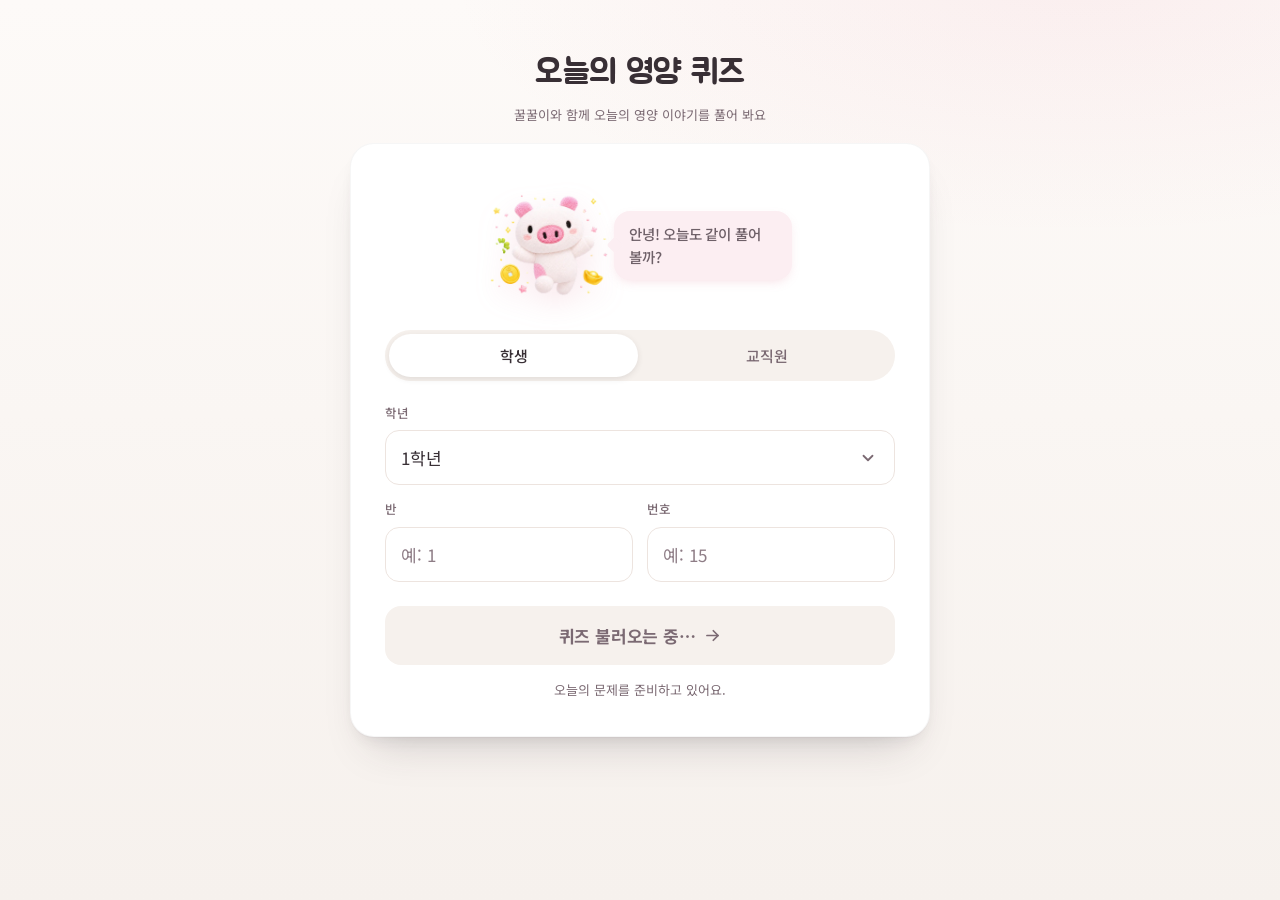
==== apps-script/nutrition-quiz/index.html @ 23fa440c "Sync nutrition quiz UI with live Apps Script version + design polish + mascot swap" ====
<!DOCTYPE html>
<html lang="ko">
<head>
  <base target="_top">
  <meta charset="utf-8">
  <meta name="viewport" content="width=device-width, initial-scale=1.0">
  <link rel="preconnect" href="https://fonts.googleapis.com">
  <link rel="preconnect" href="https://fonts.gstatic.com" crossorigin>
  <link href="https://fonts.googleapis.com/css2?family=Jua&family=Noto+Sans+KR:wght@400;500;700&display=swap" rel="stylesheet">
  <style>
    :root {
      --paper: #FAF6F3;
      --surface: #FFFFFF;
      --surface-2: #F6F1ED;
      --ink: #382F35;
      --ink-2: #6E6068;
      --ink-3: #7B6A73;
      --line: #EDE4DF;
      --rose: #E0788F;
      --rose-ink: #D33F60;
      --rose-soft: #FCEEF2;
      --sage: #4E9E86;
      --sage-ink: #3C7A68;
      --sage-soft: #EBF5F1;
      --clay: #C27268;
      --clay-ink: #AE5246;
      --clay-soft: #FAEEEC;
      --display: 'Jua', 'Apple SD Gothic Neo', sans-serif;
      --text: 'Noto Sans KR', 'Apple SD Gothic Neo', 'Malgun Gothic', sans-serif;
      --shadow: 0 1px 1px rgba(56, 47, 53, 0.03), 0 8px 18px -10px rgba(56, 47, 53, 0.16), 0 26px 46px -22px rgba(56, 47, 53, 0.22);
    }

    * { box-sizing: border-box; -webkit-tap-highlight-color: transparent; }

    body {
      margin: 0;
      padding: 28px 18px 56px;
      font-family: var(--text);
      color: var(--ink);
      background:
        radial-gradient(ellipse 70% 40% at 84% -2%, rgba(224, 120, 143, 0.09), transparent 70%),
        linear-gradient(180deg, #FDFAF8 0%, var(--paper) 46%, #F6F1ED 100%);
      background-attachment: fixed;
      min-height: 100vh;
      line-height: 1.62;
      word-break: keep-all;
      overflow-wrap: break-word;
      -webkit-font-smoothing: antialiased;
    }

    .app-shell { max-width: 520px; margin: 0 auto; }
    .hidden { display: none !important; }

    /* ---------- header ---------- */
    .hero { text-align: center; margin-bottom: 18px; }

    .hero h1 {
      font-family: var(--display);
      font-size: 27px;
      font-weight: 400;
      margin: 0;
      color: var(--ink);
      letter-spacing: -0.6px;
    }

    .hero p {
      margin: 3px 0 0;
      font-size: 13px;
      color: var(--ink-3);
      letter-spacing: 0;
    }

    /* ---------- surfaces ---------- */
    .surface {
      position: relative;
      overflow: hidden;
      background: var(--surface);
      border: 1px solid rgba(56, 47, 53, 0.045);
      border-radius: 24px;
      padding: 30px 24px 28px;
      box-shadow: var(--shadow);
      animation: rise 0.5s cubic-bezier(0.22, 0.8, 0.3, 1) both;
    }

    @keyframes rise {
      from { opacity: 0; transform: translateY(12px); }
      to { opacity: 1; transform: none; }
    }

    /* ---------- mascot ---------- */
    .mascot-stage {
      display: flex;
      align-items: center;
      justify-content: center;
      gap: 4px;
      margin-bottom: 20px;
      min-height: 106px;
    }

    .mascot {
      width: 98px;
      height: auto;
      display: block;
      flex: none;
      filter: drop-shadow(0 10px 14px rgba(224, 120, 143, 0.16));
      animation: bob 4.5s ease-in-out infinite;
    }

    .mascot.is-react { animation: cheer 0.7s cubic-bezier(0.22, 1.2, 0.36, 1); }

    @keyframes bob {
      0%, 100% { transform: translateY(0); }
      50% { transform: translateY(-5px); }
    }

    @keyframes cheer {
      0% { transform: scale(0.88) rotate(-3deg); }
      50% { transform: scale(1.06) rotate(2deg); }
      100% { transform: scale(1) rotate(0); }
    }

    .bubble {
      position: relative;
      background: var(--rose-soft);
      border-radius: 16px;
      padding: 11px 15px;
      font-size: 14.5px;
      font-weight: 500;
      color: var(--ink-2);
      max-width: 178px;
      letter-spacing: -0.2px;
      box-shadow: 0 4px 12px -4px rgba(224, 120, 143, 0.28);
      animation: rise 0.34s ease both;
    }

    .bubble::before {
      content: "";
      position: absolute;
      left: -5px;
      top: 50%;
      width: 12px;
      height: 12px;
      margin-top: -6px;
      border-radius: 3px;
      background: inherit;
      transform: rotate(45deg);
    }

    .bubble.is-correct { background: var(--sage-soft); color: var(--sage-ink); }
    .bubble.is-wrong { background: var(--clay-soft); color: var(--clay-ink); }

    /* ---------- tabs ---------- */
    .segmented {
      display: flex;
      gap: 4px;
      background: var(--surface-2);
      border-radius: 999px;
      padding: 4px;
      margin-bottom: 22px;
    }

    .tab-btn {
      flex: 1;
      border: none;
      background: transparent;
      border-radius: 999px;
      padding: 11px 8px;
      font-family: var(--text);
      font-size: 15px;
      font-weight: 500;
      color: var(--ink-3);
      cursor: pointer;
      transition: background 0.28s cubic-bezier(0.22, 0.8, 0.3, 1), color 0.28s ease, box-shadow 0.28s ease;
    }

    .tab-btn.active {
      background: var(--surface);
      color: var(--ink);
      box-shadow: 0 2px 7px -1px rgba(56, 47, 53, 0.14);
    }

    /* ---------- form ---------- */
    .field-grid { display: grid; grid-template-columns: 1fr 1fr; gap: 14px; }
    .input-group.full { grid-column: 1 / -1; }

    .input-group label {
      display: block;
      font-size: 12.5px;
      font-weight: 500;
      color: var(--ink-3);
      margin-bottom: 7px;
      letter-spacing: 0.2px;
    }

    .input-group input,
    .input-group select {
      width: 100%;
      border: 1.5px solid var(--line);
      background: var(--surface);
      border-radius: 14px;
      padding: 14px 15px;
      font-size: 17px;
      font-family: var(--text);
      color: var(--ink);
      outline: none;
      transition: border-color 0.22s ease, box-shadow 0.22s ease;
    }

    .input-group input:focus,
    .input-group select:focus {
      border-color: var(--rose);
      box-shadow: 0 0 0 3.5px var(--rose-soft);
    }

    .input-group input::placeholder { color: #8E7D86; }

    .input-group select {
      appearance: none;
      -webkit-appearance: none;
      background-image: url("data:image/svg+xml;charset=utf-8,%3Csvg xmlns='http://www.w3.org/2000/svg' viewBox='0 0 24 24' fill='none' stroke='%237B6A73' stroke-width='2.4' stroke-linecap='round' stroke-linejoin='round'%3E%3Cpath d='m6 9 6 6 6-6'/%3E%3C/svg%3E");
      background-repeat: no-repeat;
      background-position: right 17px center;
      background-size: 18px;
      padding-right: 48px;
    }

    /* ---------- buttons ---------- */
    .primary-btn {
      width: 100%;
      margin-top: 24px;
      border: none;
      border-radius: 16px;
      padding: 17px;
      font-family: var(--text);
      font-size: 17px;
      font-weight: 700;
      letter-spacing: -0.2px;
      color: #fff;
      background: linear-gradient(180deg, #E1546F 0%, var(--rose-ink) 100%);
      box-shadow: 0 12px 22px -12px rgba(211, 63, 96, 0.55), inset 0 1px 0 rgba(255, 255, 255, 0.16);
      cursor: pointer;
      display: flex;
      align-items: center;
      justify-content: center;
      gap: 7px;
      min-height: 58px;
      transition: transform 0.16s ease, background 0.22s ease, box-shadow 0.22s ease;
    }

    .primary-btn:active:not(:disabled) { transform: scale(0.985); background: #BC3854; box-shadow: 0 6px 14px -10px rgba(211, 63, 96, 0.5); }
    .primary-btn:disabled { background: var(--surface-2); color: var(--ink-3); box-shadow: none; cursor: default; }
    .primary-btn svg { width: 19px; height: 19px; }

    @media (hover: hover) {
      .primary-btn:not(:disabled):hover { transform: translateY(-1px); box-shadow: 0 16px 26px -12px rgba(211, 63, 96, 0.6), inset 0 1px 0 rgba(255, 255, 255, 0.16); }
      .secondary-btn:hover { background: var(--surface-2); border-color: #E4D7D1; }
      .opt-btn:not(:disabled):hover { border-color: var(--rose); background: var(--rose-soft); }
    }

    .secondary-btn {
      width: 100%;
      margin-top: 18px;
      border: 1.5px solid var(--line);
      border-radius: 16px;
      padding: 15px;
      font-family: var(--text);
      font-size: 15px;
      font-weight: 500;
      color: var(--ink-2);
      background: var(--surface);
      cursor: pointer;
      display: flex;
      align-items: center;
      justify-content: center;
      gap: 7px;
      min-height: 52px;
      transition: transform 0.16s ease, background 0.22s ease;
    }

    .secondary-btn:active { transform: scale(0.985); background: var(--surface-2); }
    .secondary-btn svg { width: 17px; height: 17px; }

    .status-note {
      text-align: center;
      margin: 14px 0 0;
      font-size: 13px;
      color: var(--ink-3);
    }

    /* ---------- quiz ---------- */
    .card-progress {
      position: absolute;
      top: 0;
      left: 0;
      right: 0;
      height: 3px;
      background: var(--surface-2);
    }

    .progress-bar {
      height: 100%;
      width: 0;
      background: var(--rose-ink);
      transition: width 0.55s cubic-bezier(0.22, 0.8, 0.3, 1);
    }

    .card-progress.is-complete .progress-bar { width: 100%; background: var(--sage-ink); }

    .quiz-top { margin-bottom: 12px; }

    .progress-badge {
      font-size: 12.5px;
      font-weight: 500;
      color: var(--ink-3);
      letter-spacing: 0.8px;
    }

    .question {
      font-family: var(--text);
      font-size: 21px;
      font-weight: 500;
      line-height: 1.66;
      letter-spacing: -0.4px;
      margin: 0 0 20px;
      color: var(--ink);
    }

    .options { display: flex; flex-direction: column; gap: 10px; }

    .opt-btn {
      display: flex;
      align-items: center;
      gap: 13px;
      width: 100%;
      min-height: 68px;
      text-align: left;
      border: 1.5px solid var(--line);
      background: var(--surface);
      border-radius: 16px;
      padding: 14px 16px;
      font-size: 16px;
      font-family: var(--text);
      color: var(--ink);
      line-height: 1.5;
      letter-spacing: -0.2px;
      cursor: pointer;
      box-shadow: 0 2px 6px -4px rgba(56, 47, 53, 0.08);
      transition: transform 0.16s ease, border-color 0.24s ease, background 0.24s ease, opacity 0.3s ease, box-shadow 0.24s ease;
    }

    .opt-btn:active:not(:disabled) { transform: scale(0.99); background: var(--surface-2); }
    .opt-btn:disabled { cursor: default; }

    .option-number {
      flex: none;
      width: 28px;
      height: 28px;
      border-radius: 9px;
      display: grid;
      place-items: center;
      font-size: 13px;
      font-weight: 700;
      color: var(--ink-3);
      background: var(--surface-2);
      transition: background 0.24s ease, color 0.24s ease;
    }

    .opt-btn.is-correct {
      border-color: var(--sage);
      background: var(--sage-soft);
      box-shadow: 0 4px 14px -8px rgba(78, 158, 134, 0.4);
      animation: cheer 0.56s cubic-bezier(0.22, 1.2, 0.36, 1);
    }

    .opt-btn.is-correct .option-number { background: var(--sage-ink); color: #fff; }

    .opt-btn.is-picked-wrong {
      border-color: #E8C4BF;
      background: var(--clay-soft);
      box-shadow: 0 4px 14px -8px rgba(174, 82, 70, 0.3);
    }

    .opt-btn.is-picked-wrong .option-number { background: var(--clay-ink); color: #fff; }
    .opt-btn.is-dimmed { opacity: 0.55; }

    /* ---------- result ---------- */
    .result-hero { text-align: center; }

    .result-complete-label {
      display: inline-flex;
      align-items: center;
      gap: 7px;
      font-size: 13px;
      font-weight: 500;
      color: var(--sage-ink);
      background: var(--sage-soft);
      border-radius: 999px;
      padding: 6px 14px 6px 6px;
    }

    .result-complete-icon {
      width: 28px;
      height: 28px;
      border-radius: 50%;
      background: var(--sage-ink);
      display: grid;
      place-items: center;
      color: #fff;
    }

    .result-complete-icon svg { width: 16px; height: 16px; }

    .result-title {
      font-family: var(--display);
      font-size: 24px;
      font-weight: 400;
      margin: 16px 0 3px;
      color: var(--ink);
      letter-spacing: -0.3px;
    }

    .user-info { margin: 0; font-size: 13px; color: var(--ink-3); }

    .score-card {
      margin: 22px auto 0;
      padding: 18px 10px 16px;
      border-radius: 20px;
      background: linear-gradient(180deg, var(--rose-soft) 0%, rgba(252, 238, 242, 0.35) 100%);
    }

    .score-card-label {
      display: block;
      font-size: 12.5px;
      font-weight: 500;
      letter-spacing: 0.4px;
      color: var(--ink-3);
    }

    .score-card-value {
      display: flex;
      align-items: baseline;
      justify-content: center;
      gap: 2px;
      font-family: var(--display);
      color: var(--ink);
      font-size: 21px;
      margin-top: 2px;
    }

    .score-card-value strong {
      font-size: 56px;
      font-weight: 400;
      line-height: 1.05;
      color: var(--rose-ink);
      letter-spacing: -1px;
    }

    .score-card-value span { color: var(--ink-3); }

    .result-message { margin-top: 18px; }

    .score-display {
      display: block;
      font-size: 12.5px;
      font-weight: 500;
      color: var(--ink-3);
      letter-spacing: 0.2px;
    }

    .score-message {
      display: block;
      margin-top: 6px;
      font-size: 15px;
      font-weight: 500;
      color: var(--ink);
      letter-spacing: -0.2px;
    }

    .score-progress {
      height: 4px;
      border-radius: 999px;
      background: var(--surface-2);
      overflow: hidden;
      margin-top: 18px;
    }

    .score-progress-bar {
      height: 100%;
      width: 0;
      border-radius: 999px;
      background: linear-gradient(90deg, var(--rose-ink), var(--sage-ink));
      transition: width 0.9s cubic-bezier(0.22, 0.8, 0.3, 1);
    }

    .result-list-head {
      display: flex;
      align-items: baseline;
      justify-content: space-between;
      gap: 10px;
      margin: 34px 0 14px;
      padding-top: 26px;
      border-top: 1px solid var(--line);
    }

    .result-list-head h3 {
      font-family: var(--display);
      font-size: 17px;
      font-weight: 400;
      margin: 0;
      color: var(--ink);
    }

    .result-list-head span { font-size: 12.5px; color: var(--ink-3); }

    .result-details { display: flex; flex-direction: column; gap: 12px; }

    .result-item {
      border: 1.5px solid var(--line);
      border-radius: 18px;
      padding: 18px;
      background: var(--surface);
      box-shadow: 0 3px 10px -6px rgba(56, 47, 53, 0.1);
    }

    .result-item.is-correct { border-color: #D7EBE3; }
    .result-item.is-wrong { border-color: #EFDAD6; }

    .result-item-head {
      display: flex;
      align-items: center;
      justify-content: space-between;
      gap: 10px;
      margin-bottom: 10px;
    }

    .result-number {
      font-size: 12.5px;
      font-weight: 500;
      letter-spacing: 0.4px;
      color: var(--ink-3);
    }

    .result-chip {
      display: inline-flex;
      align-items: center;
      gap: 4px;
      font-size: 12.5px;
      font-weight: 500;
      border-radius: 999px;
      padding: 4px 11px;
    }

    .result-chip svg { width: 14px; height: 14px; }
    .result-chip.correct { background: var(--sage-soft); color: var(--sage-ink); }
    .result-chip.wrong { background: var(--clay-soft); color: var(--clay-ink); }

    .result-question {
      font-family: var(--text);
      font-size: 16px;
      font-weight: 500;
      line-height: 1.62;
      margin: 0 0 14px;
      color: var(--ink);
      letter-spacing: -0.3px;
    }

    .answer-summary { display: flex; flex-direction: column; gap: 7px; }

    .answer-row {
      border-radius: 13px;
      padding: 11px 13px;
      background: var(--surface-2);
    }

    .answer-row.is-correct { background: var(--sage-soft); }
    .answer-row.is-wrong { background: var(--clay-soft); }

    .answer-label {
      display: block;
      font-size: 12px;
      font-weight: 500;
      letter-spacing: 0.3px;
      color: var(--ink-3);
      margin-bottom: 4px;
    }

    .answer-row strong {
      display: flex;
      align-items: center;
      gap: 8px;
      font-weight: 400;
      font-size: 15px;
      line-height: 1.45;
    }

    .answer-number {
      flex: none;
      width: 22px;
      height: 22px;
      border-radius: 50%;
      display: grid;
      place-items: center;
      font-style: normal;
      font-size: 12px;
      font-weight: 700;
      background: var(--surface);
      color: var(--ink-3);
    }

    .answer-row.is-correct .answer-number { background: var(--sage-ink); color: #fff; }
    .answer-row.is-wrong .answer-number { background: var(--clay-ink); color: #fff; }

    .explain {
      display: flex;
      gap: 10px;
      margin-top: 14px;
      padding-top: 14px;
      border-top: 1px solid var(--line);
      font-size: 14px;
      line-height: 1.6;
      color: var(--ink-2);
    }

    .explain-icon { flex: none; color: var(--rose-ink); margin-top: 1px; }
    .explain-icon svg { width: 17px; height: 17px; }

    .explain strong {
      display: block;
      font-size: 12px;
      font-weight: 700;
      letter-spacing: 0.4px;
      color: var(--rose-ink);
      margin-bottom: 2px;
    }

    .result-actions { margin-top: 26px; }

    .timer-notice {
      display: flex;
      align-items: center;
      justify-content: center;
      gap: 6px;
      font-size: 13px;
      color: var(--ink-3);
    }

    .timer-notice svg { width: 15px; height: 15px; }

    /* ---------- confetti (perfect score only) ---------- */
    .confetti { position: fixed; inset: 0; pointer-events: none; overflow: hidden; z-index: 5; }

    .confetti i {
      position: absolute;
      top: -14px;
      width: 7px;
      height: 11px;
      border-radius: 1.5px;
      opacity: 0;
      animation: fall 2.8s cubic-bezier(0.3, 0.1, 0.5, 1) forwards;
    }

    @keyframes fall {
      0% { opacity: 0.95; transform: translateY(0) rotate(0); }
      100% { opacity: 0; transform: translateY(105vh) rotate(480deg); }
    }

    /* ---------- responsive ---------- */
    @media (min-width: 620px) {
      body { padding-top: 46px; }
      .app-shell { max-width: 580px; }
      .hero h1 { font-size: 34px; }
      .surface { padding: 36px 34px; }
      .mascot { width: 122px; }
      .mascot-stage { min-height: 130px; }
      .question { font-size: 23px; }
      .opt-btn { font-size: 17px; min-height: 72px; }
    }

    @media (max-width: 360px) {
      body { padding: 22px 14px 44px; }
      .hero h1 { font-size: 25px; }
      .surface { padding: 24px 18px; }
      .question { font-size: 19px; }
      .opt-btn { font-size: 15px; }
      .mascot { width: 88px; }
      .mascot-stage { min-height: 96px; }
      .bubble { font-size: 13.5px; max-width: 158px; }
      .score-card-value strong { font-size: 48px; }
    }

    @media (prefers-reduced-motion: reduce) {
      *, .mascot, .surface, .bubble { animation: none !important; transition: none !important; }
    }
  </style>
</head>
<body>
  <main class="app-shell">
    <header class="hero">
      <h1>오늘의 영양 퀴즈</h1>
      <p>꿀꿀이와 함께 오늘의 영양 이야기를 풀어 봐요</p>
    </header>

    <section id="user-screen" class="surface">
      <div class="mascot-stage">
        <img id="start-mascot" class="mascot" alt="두 팔을 벌려 반갑게 인사하는 꿀꿀이"
             src="https://minj0475-coder.github.io/kknutrition/assets/images/kkul-display/kkul_40.webp">
        <div class="bubble">안녕! 오늘도 같이 풀어 볼까?</div>
      </div>

      <div class="segmented" role="tablist" aria-label="참여 유형">
        <button type="button" class="tab-btn active" id="tab-student" role="tab" aria-selected="true" onclick="switchUserType('student')">학생</button>
        <button type="button" class="tab-btn" id="tab-staff" role="tab" aria-selected="false" onclick="switchUserType('staff')">교직원</button>
      </div>

      <div id="form-student" class="field-grid">
        <div class="input-group full">
          <label for="grade">학년</label>
          <select id="grade">
            <option value="1">1학년</option><option value="2">2학년</option>
            <option value="3">3학년</option><option value="4">4학년</option>
            <option value="5">5학년</option><option value="6">6학년</option>
          </select>
        </div>
        <div class="input-group">
          <label for="class-num">반</label>
          <input type="number" id="class-num" min="1" inputmode="numeric" placeholder="예: 1">
        </div>
        <div class="input-group">
          <label for="student-num">번호</label>
          <input type="number" id="student-num" min="1" inputmode="numeric" placeholder="예: 15">
        </div>
      </div>

      <div id="form-staff" class="hidden">
        <div class="input-group">
          <label for="staff-dept">부서</label>
          <input type="text" id="staff-dept" autocomplete="organization" placeholder="예: 3학년부">
        </div>
      </div>

      <button id="start-btn" class="primary-btn" type="button" onclick="startQuiz()" disabled>
        <span id="start-btn-text">퀴즈 불러오는 중…</span>
        <svg viewBox="0 0 24 24" fill="none" stroke="currentColor" stroke-width="2.2" stroke-linecap="round" stroke-linejoin="round" aria-hidden="true"><path d="M5 12h14"></path><path d="m13 6 6 6-6 6"></path></svg>
      </button>
      <p id="load-message" class="status-note" aria-live="polite">오늘의 문제를 준비하고 있어요.</p>
    </section>

    <section id="quiz-screen" class="surface hidden">
      <div class="card-progress" aria-hidden="true"><div class="progress-bar" id="progress-bar"></div></div>

      <div class="mascot-stage">
        <img id="helper-mascot" class="mascot" alt="함께 문제를 푸는 꿀꿀이"
             src="https://minj0475-coder.github.io/kknutrition/assets/images/kkul-display/kkul_62.webp">
        <div class="bubble" id="helper-say">천천히 생각해 봐!</div>
      </div>

      <div class="quiz-top">
        <span class="progress-badge" id="quiz-progress">문제 1 / 3</span>
      </div>
      <h2 id="quiz-question" class="question">질문이 여기에 표시됩니다.</h2>
      <div id="quiz-options" class="options"></div>
    </section>

    <section id="result-screen" class="surface hidden">
      <div class="card-progress is-complete" aria-hidden="true"><div class="progress-bar"></div></div>

      <div class="result-hero">
        <div class="mascot-stage">
          <img id="result-mascot" class="mascot" alt="결과를 알려 주는 꿀꿀이"
               src="https://minj0475-coder.github.io/kknutrition/assets/images/kkul-display/kkul_31.webp">
        </div>

        <div class="result-complete-label">
          <span class="result-complete-icon" aria-hidden="true"><svg viewBox="0 0 24 24" fill="none" stroke="currentColor" stroke-width="2.8" stroke-linecap="round" stroke-linejoin="round"><path d="m7 12 3 3 7-7"></path></svg></span>
          <span>오늘의 학습 완료</span>
        </div>

        <h2 class="result-title">수고했어요!</h2>
        <p id="user-info-display" class="user-info"></p>

        <div class="score-card" id="score-orb" role="img" aria-label="퀴즈 점수">
          <span class="score-card-label">맞힌 문제</span>
          <div class="score-card-value"><strong id="score-value">0</strong><span>/</span><span id="score-total">0</span></div>
        </div>

        <div class="result-message">
          <strong id="score-display" class="score-display"></strong>
          <span id="score-message" class="score-message"></span>
          <div class="score-progress" aria-hidden="true"><div id="score-progress-bar" class="score-progress-bar"></div></div>
        </div>
      </div>

      <div class="result-list-head"><h3>문제별 풀이</h3><span>정답과 해설을 확인해 보세요</span></div>
      <div id="result-details" class="result-details"></div>

      <div class="result-actions">
        <div class="timer-notice" id="timer-text" aria-live="polite">
          <svg viewBox="0 0 24 24" fill="none" stroke="currentColor" stroke-width="2" stroke-linecap="round" stroke-linejoin="round" aria-hidden="true"><circle cx="12" cy="12" r="9"></circle><path d="M12 7v5l3 2"></path></svg>
          <span>결과를 안전하게 저장하고 있어요.</span>
        </div>
        <button class="secondary-btn" type="button" onclick="resetApp()">
          <svg viewBox="0 0 24 24" fill="none" stroke="currentColor" stroke-width="2.2" stroke-linecap="round" stroke-linejoin="round" aria-hidden="true"><path d="m9 14-4-4 4-4"></path><path d="M5 10h9a5 5 0 0 1 5 5v1"></path></svg>
          처음 화면으로 돌아가기
        </button>
      </div>
    </section>
  </main>

  <script>
    const KKUL = 'https://minj0475-coder.github.io/kknutrition/assets/images/kkul-display/';
    const HELPER_IDLE = ['kkul_62.webp', 'kkul_58.webp', 'kkul_20.webp'];
    const HELPER_LINES = ['천천히 생각해 봐!', '이건 어떨까?', '조금만 더 힘내!'];
    const CORRECT_LINES = ['딩동댕! 정답이야', '우와, 잘했어!', '역시 대단해!'];
    const WRONG_LINES = ['괜찮아, 같이 알아 두자', '아쉬워! 다음엔 맞힐 거야', '이건 조금 어려웠지?'];

    let userType = 'student';
    let quizzes = [];
    let currentIdx = 0;
    let userAnswers = [];
    let userInfoText = '';
    let autoResetTimer = null;
    let countdownInterval = null;
    let advanceTimer = null;
    let quizLoadState = 'loading';
    let answerLocked = false;

    function setLoadState(state) {
      const startBtn = document.getElementById('start-btn');
      const startText = document.getElementById('start-btn-text');
      const message = document.getElementById('load-message');
      quizLoadState = state;
      message.classList.toggle('hidden', state === 'ready');

      if (state === 'ready') {
        startBtn.disabled = false;
        startText.textContent = '퀴즈 시작하기';
        message.textContent = '';
      } else if (state === 'empty') {
        startBtn.disabled = true;
        startText.textContent = '오늘의 퀴즈 준비 중';
        message.textContent = '문제를 준비하지 못했어요. 잠시 후 새로고침해 주세요.';
      } else if (state === 'error') {
        startBtn.disabled = true;
        startText.textContent = '다시 불러와 주세요';
        message.textContent = '문제를 불러오지 못했어요. 잠시 후 새로고침해 주세요.';
      } else {
        startBtn.disabled = true;
        startText.textContent = '퀴즈 불러오는 중…';
        message.textContent = '오늘의 문제를 준비하고 있어요.';
      }
    }

    function loadQuizzes() {
      setLoadState('loading');
      google.script.run
        .withSuccessHandler(function(data) {
          quizzes = Array.isArray(data) ? data : [];
          setLoadState(quizzes.length ? 'ready' : 'empty');
        })
        .withFailureHandler(function() {
          quizzes = [];
          setLoadState('error');
        })
        .getTodayQuizzes();
    }
    loadQuizzes();

    function switchUserType(type) {
      userType = type;
      const isStudent = type === 'student';
      document.getElementById('tab-student').classList.toggle('active', isStudent);
      document.getElementById('tab-staff').classList.toggle('active', !isStudent);
      document.getElementById('tab-student').setAttribute('aria-selected', String(isStudent));
      document.getElementById('tab-staff').setAttribute('aria-selected', String(!isStudent));
      document.getElementById('form-student').classList.toggle('hidden', !isStudent);
      document.getElementById('form-staff').classList.toggle('hidden', isStudent);
    }

    function setHelper(image, line, react, tone) {
      const mascot = document.getElementById('helper-mascot');
      const bubble = document.getElementById('helper-say');
      mascot.src = KKUL + image;
      bubble.textContent = line;
      bubble.className = 'bubble' + (tone ? ' ' + tone : '');
      if (react) {
        mascot.classList.remove('is-react');
        void mascot.offsetWidth;
        mascot.classList.add('is-react');
      }
    }

    function pick(list, index) {
      return list[index % list.length];
    }

    function startQuiz() {
      if (quizLoadState === 'loading') {
        alert('오늘의 퀴즈를 불러오는 중이에요. 잠시만 기다려 주세요.');
        return;
      }
      if (!quizzes || quizzes.length === 0) {
        alert('오늘의 퀴즈를 준비하지 못했어요. 잠시 후 새로고침해 주세요.');
        return;
      }

      if (userType === 'student') {
        const grade = document.getElementById('grade').value;
        const classNum = document.getElementById('class-num').value;
        const num = document.getElementById('student-num').value;
        if (!classNum || !num) {
          alert('반과 번호를 입력해 주세요.');
          return;
        }
        userInfoText = grade + '학년 ' + classNum + '반 ' + num + '번';
      } else {
        const dept = document.getElementById('staff-dept').value.trim();
        if (!dept) {
          alert('부서를 입력해 주세요.');
          return;
        }
        userInfoText = '교직원 [' + dept + ']';
      }

      currentIdx = 0;
      userAnswers = [];
      document.getElementById('user-screen').classList.add('hidden');
      document.getElementById('quiz-screen').classList.remove('hidden');
      showQuestion();
      window.scrollTo({ top: 0, behavior: 'smooth' });
    }

    function showQuestion() {
      answerLocked = false;
      const q = quizzes[currentIdx];
      document.getElementById('quiz-progress').textContent = '문제 ' + (currentIdx + 1) + ' / ' + quizzes.length;
      document.getElementById('progress-bar').style.width = (((currentIdx + 1) / quizzes.length) * 100) + '%';
      document.getElementById('quiz-question').textContent = q.question;
      setHelper(pick(HELPER_IDLE, currentIdx), pick(HELPER_LINES, currentIdx), false, '');

      const optsDiv = document.getElementById('quiz-options');
      optsDiv.innerHTML = q.options.map(function(opt, i) {
        return '<button class="opt-btn" type="button" data-option="' + (i + 1) + '" onclick="selectAnswer(' + (i + 1) + ')">' +
          '<span class="option-number">' + (i + 1) + '</span>' +
          '<span>' + escapeHtml(opt) + '</span></button>';
      }).join('');
    }

    function selectAnswer(selectedOption) {
      if (answerLocked) return;
      answerLocked = true;
      userAnswers.push(selectedOption);

      const q = quizzes[currentIdx];
      const isCorrect = selectedOption === q.answer;
      const buttons = document.querySelectorAll('#quiz-options .opt-btn');

      buttons.forEach(function(button) {
        const option = Number(button.getAttribute('data-option'));
        button.disabled = true;
        if (option === q.answer) {
          button.classList.add('is-correct');
        } else if (option === selectedOption) {
          button.classList.add('is-picked-wrong');
        } else {
          button.classList.add('is-dimmed');
        }
      });

      if (isCorrect) {
        setHelper('kkul_27.webp', pick(CORRECT_LINES, currentIdx), true, 'is-correct');
      } else {
        setHelper('kkul_56.webp', pick(WRONG_LINES, currentIdx), true, 'is-wrong');
      }

      if (advanceTimer) clearTimeout(advanceTimer);
      advanceTimer = setTimeout(function() {
        currentIdx++;
        if (currentIdx < quizzes.length) {
          showQuestion();
        } else {
          showResults();
        }
      }, 2200);
    }

    function dropConfetti() {
      const colors = ['#E0788F', '#4E9E86', '#E8B86D', '#9BB7D4', '#C9A7CE'];
      const layer = document.createElement('div');
      layer.className = 'confetti';
      let pieces = '';
      for (let i = 0; i < 30; i++) {
        pieces += '<i style="left:' + Math.random() * 100 + '%;background:' + colors[i % colors.length] +
          ';animation-delay:' + (Math.random() * 1.1).toFixed(2) + 's"></i>';
      }
      layer.innerHTML = pieces;
      document.body.appendChild(layer);
      setTimeout(function() { layer.remove(); }, 4200);
    }

    function showResults() {
      document.getElementById('quiz-screen').classList.add('hidden');
      document.getElementById('result-screen').classList.remove('hidden');
      document.getElementById('user-info-display').textContent = userInfoText;

      let correctCount = 0;
      const detailsDiv = document.getElementById('result-details');
      const answersTextArr = [];

      detailsDiv.innerHTML = quizzes.map(function(q, idx) {
        const isCorrect = userAnswers[idx] === q.answer;
        const selectedAnswer = q.options[userAnswers[idx] - 1] || '';
        const correctAnswer = q.options[q.answer - 1] || '';
        if (isCorrect) correctCount++;
        answersTextArr.push('Q' + (idx + 1) + ':' + userAnswers[idx] + '번');
        const statusIcon = isCorrect
          ? '<svg viewBox="0 0 24 24" fill="none" stroke="currentColor" stroke-width="2.6" stroke-linecap="round" stroke-linejoin="round" aria-hidden="true"><path d="m7 12 3 3 7-7"></path><circle cx="12" cy="12" r="9"></circle></svg>'
          : '<svg viewBox="0 0 24 24" fill="none" stroke="currentColor" stroke-width="2.6" stroke-linecap="round" stroke-linejoin="round" aria-hidden="true"><circle cx="12" cy="12" r="9"></circle><path d="m9 9 6 6M15 9l-6 6"></path></svg>';
        const answerRows = isCorrect
          ? '<div class="answer-row is-correct"><span class="answer-label">내가 고른 답 · 정답</span><strong><i class="answer-number">' + q.answer + '</i>' + escapeHtml(correctAnswer) + '</strong></div>'
          : '<div class="answer-row is-wrong"><span class="answer-label">내가 고른 답</span><strong><i class="answer-number">' + userAnswers[idx] + '</i>' + escapeHtml(selectedAnswer) + '</strong></div>' +
            '<div class="answer-row is-correct"><span class="answer-label">정답</span><strong><i class="answer-number">' + q.answer + '</i>' + escapeHtml(correctAnswer) + '</strong></div>';
        return '<article class="result-item ' + (isCorrect ? 'is-correct' : 'is-wrong') + '">' +
          '<div class="result-item-head"><span class="result-number">문제 ' + (idx + 1) + '</span>' +
          '<span class="result-chip ' + (isCorrect ? 'correct' : 'wrong') + '">' + statusIcon + (isCorrect ? '정답' : '오답 확인') + '</span></div>' +
          '<h3 class="result-question">' + escapeHtml(q.question) + '</h3>' +
          '<div class="answer-summary">' + answerRows + '</div>' +
          '<div class="explain"><span class="explain-icon" aria-hidden="true"><svg viewBox="0 0 24 24" fill="none" stroke="currentColor" stroke-width="2" stroke-linecap="round" stroke-linejoin="round"><path d="M9 18h6"></path><path d="M10 22h4"></path><path d="M8.5 14.5A6 6 0 1 1 15.5 14.5C14.5 15.3 14 16 14 17h-4c0-1-.5-1.7-1.5-2.5Z"></path></svg></span><span><strong>영양 포인트</strong>' + escapeHtml(q.explain) + '</span></div>' +
          '</article>';
      }).join('');

      const isPerfect = correctCount === quizzes.length;
      const scoreMessage = isPerfect
        ? '멋져요! 오늘 문제를 모두 맞혔어요.'
        : correctCount >= Math.ceil(quizzes.length * 0.6)
          ? '잘했어요! 해설을 읽으면 더 오래 기억할 수 있어요.'
          : '괜찮아요. 정답과 해설을 보면서 한 번 더 배워 봐요.';

      const resultMascot = isPerfect
        ? 'kkul_31.webp'
        : correctCount >= Math.ceil(quizzes.length * 0.6) ? 'kkul_29.webp' : 'kkul_57.webp';
      document.getElementById('result-mascot').src = KKUL + resultMascot;

      document.getElementById('score-value').textContent = correctCount;
      document.getElementById('score-total').textContent = quizzes.length;
      document.getElementById('score-orb').setAttribute('aria-label', quizzes.length + '문제 중 ' + correctCount + '문제 정답');
      document.getElementById('score-display').textContent = quizzes.length + '문제 중 ' + correctCount + '문제를 맞혔어요';
      document.getElementById('score-message').textContent = scoreMessage;
      document.getElementById('score-progress-bar').style.width = (quizzes.length ? (correctCount / quizzes.length) * 100 : 0) + '%';
      document.getElementById('timer-text').innerHTML = '<svg viewBox="0 0 24 24" fill="none" stroke="currentColor" stroke-width="2" stroke-linecap="round" stroke-linejoin="round" aria-hidden="true"><circle cx="12" cy="12" r="9"></circle><path d="M12 7v5l3 2"></path></svg><span>결과를 안전하게 저장하고 있어요.</span>';
      window.scrollTo({ top: 0, behavior: 'smooth' });
      if (isPerfect) dropConfetti();

      google.script.run
        .withSuccessHandler(function() { startCountdown(); })
        .withFailureHandler(function() { startCountdown(); })
        .saveQuizResult({
          userType: userType,
          userInfoText: userInfoText,
          scoreText: correctCount + ' / ' + quizzes.length,
          answersText: answersTextArr.join(', ')
        });
    }

    function startCountdown() {
      let timeLeft = 30;
      const timerNotice = document.getElementById('timer-text');
      updateTimer(timerNotice, timeLeft);
      if (countdownInterval) clearInterval(countdownInterval);
      if (autoResetTimer) clearTimeout(autoResetTimer);

      countdownInterval = setInterval(function() {
        timeLeft--;
        if (timeLeft > 0) {
          updateTimer(timerNotice, timeLeft);
        } else {
          clearInterval(countdownInterval);
        }
      }, 1000);

      autoResetTimer = setTimeout(function() { resetApp(); }, 30000);
    }

    function updateTimer(element, seconds) {
      element.innerHTML = '<svg viewBox="0 0 24 24" fill="none" stroke="currentColor" stroke-width="2" stroke-linecap="round" stroke-linejoin="round" aria-hidden="true"><circle cx="12" cy="12" r="9"></circle><path d="M12 7v5l3 2"></path></svg><span>' + seconds + '초 후 처음 화면으로 돌아갑니다.</span>';
    }

    function resetApp() {
      if (autoResetTimer) clearTimeout(autoResetTimer);
      if (countdownInterval) clearInterval(countdownInterval);
      if (advanceTimer) clearTimeout(advanceTimer);
      document.getElementById('class-num').value = '';
      document.getElementById('student-num').value = '';
      document.getElementById('staff-dept').value = '';
      document.getElementById('result-details').innerHTML = '';
      document.getElementById('result-screen').classList.add('hidden');
      document.getElementById('quiz-screen').classList.add('hidden');
      document.getElementById('user-screen').classList.remove('hidden');
      window.scrollTo({ top: 0, behavior: 'smooth' });
    }

    function escapeHtml(value) {
      return String(value == null ? '' : value).replace(/[&<>"']/g, function(char) {
        return { '&': '&amp;', '<': '&lt;', '>': '&gt;', '"': '&quot;', "'": '&#39;' }[char];
      });
    }
  </script>
</body>
</html>
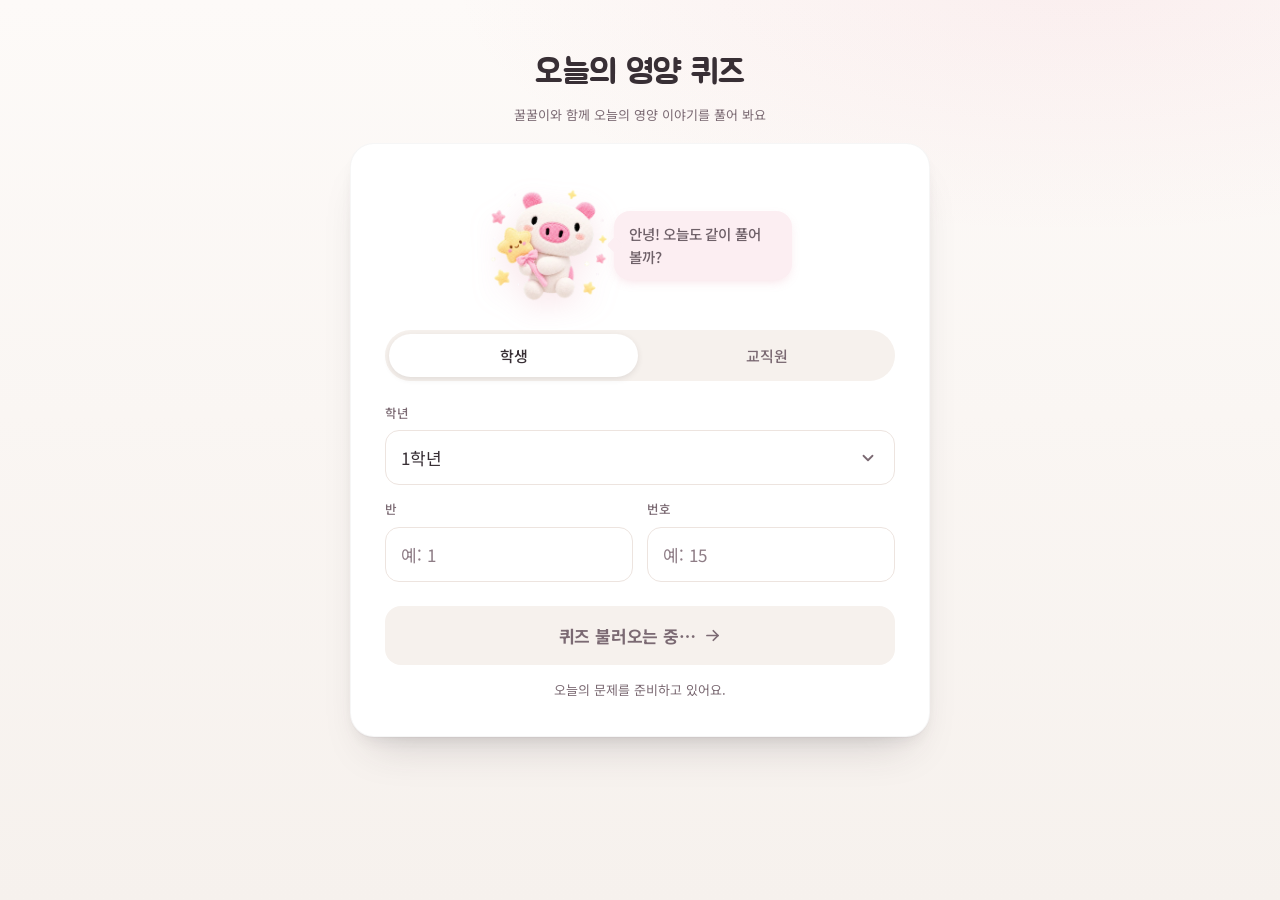
==== commit 30ea9202: "Swap greeting mascot to star-wand pig" ====
--- a/apps-script/nutrition-quiz/index.html
+++ b/apps-script/nutrition-quiz/index.html
@@ -702,8 +702,8 @@
 
     <section id="user-screen" class="surface">
       <div class="mascot-stage">
-        <img id="start-mascot" class="mascot" alt="두 팔을 벌려 반갑게 인사하는 꿀꿀이"
-             src="https://minj0475-coder.github.io/kknutrition/assets/images/kkul-display/kkul_40.webp">
+        <img id="start-mascot" class="mascot" alt="별 요술봉을 든 꿀꿀이"
+             src="https://minj0475-coder.github.io/kknutrition/assets/images/kkul-display/kkul_41.webp">
         <div class="bubble">안녕! 오늘도 같이 풀어 볼까?</div>
       </div>
 
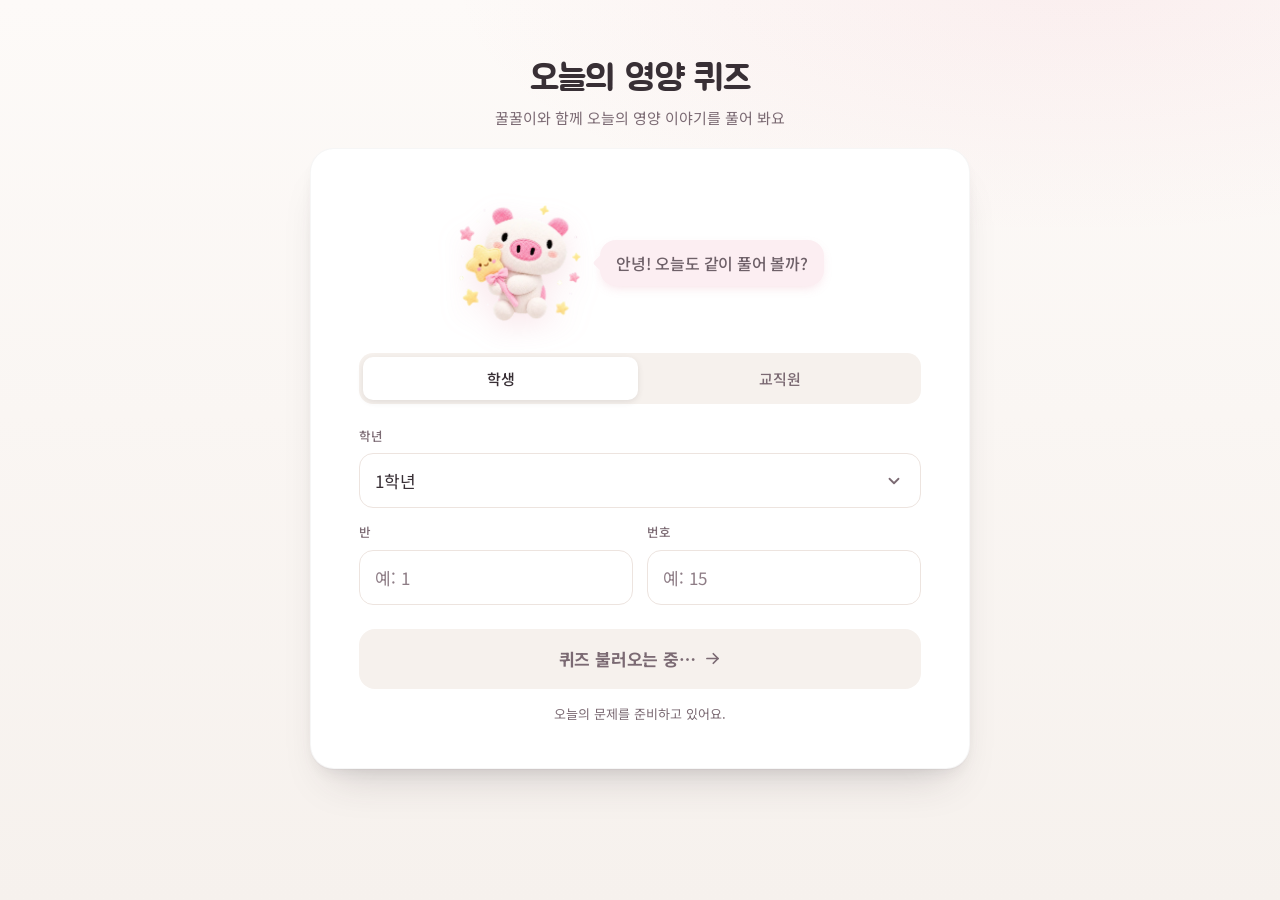
==== commit 9d59bc8a: "오늘의 영양퀴즈 반응형 개선 (말풍선 줄바꿈, 선택 탭 모양, 시작 버튼 색)" ====
--- a/apps-script/nutrition-quiz/index.html
+++ b/apps-script/nutrition-quiz/index.html
@@ -6,6 +6,7 @@
   <meta name="viewport" content="width=device-width, initial-scale=1.0">
   <link rel="preconnect" href="https://fonts.googleapis.com">
   <link rel="preconnect" href="https://fonts.gstatic.com" crossorigin>
+  <link rel="preconnect" href="https://minj0475-coder.github.io" crossorigin>
   <link href="https://fonts.googleapis.com/css2?family=Jua&family=Noto+Sans+KR:wght@400;500;700&display=swap" rel="stylesheet">
   <style>
     :root {
@@ -25,6 +26,9 @@
       --clay: #C27268;
       --clay-ink: #AE5246;
       --clay-soft: #FAEEEC;
+      --btn: #B86A7C;
+      --btn-hover: #AD6173;
+      --btn-press: #A05A6A;
       --display: 'Jua', 'Apple SD Gothic Neo', sans-serif;
       --text: 'Noto Sans KR', 'Apple SD Gothic Neo', 'Malgun Gothic', sans-serif;
       --shadow: 0 1px 1px rgba(56, 47, 53, 0.03), 0 8px 18px -10px rgba(56, 47, 53, 0.16), 0 26px 46px -22px rgba(56, 47, 53, 0.22);
@@ -34,7 +38,7 @@
 
     body {
       margin: 0;
-      padding: 28px 18px 56px;
+      padding: clamp(22px, 5vw, 56px) clamp(14px, 4vw, 32px) clamp(44px, 7vw, 72px);
       font-family: var(--text);
       color: var(--ink);
       background:
@@ -48,7 +52,7 @@
       -webkit-font-smoothing: antialiased;
     }
 
-    .app-shell { max-width: 520px; margin: 0 auto; }
+    .app-shell { width: 100%; max-width: 540px; margin: 0 auto; }
     .hidden { display: none !important; }
 
     /* ---------- header ---------- */
@@ -56,16 +60,17 @@
 
     .hero h1 {
       font-family: var(--display);
-      font-size: 27px;
+      font-size: clamp(25px, 3.4vw + 13px, 36px);
       font-weight: 400;
       margin: 0;
       color: var(--ink);
       letter-spacing: -0.6px;
+      line-height: 1.3;
     }
 
     .hero p {
       margin: 3px 0 0;
-      font-size: 13px;
+      font-size: clamp(13px, 0.5vw + 11px, 15px);
       color: var(--ink-3);
       letter-spacing: 0;
     }
@@ -77,7 +82,7 @@
       background: var(--surface);
       border: 1px solid rgba(56, 47, 53, 0.045);
       border-radius: 24px;
-      padding: 30px 24px 28px;
+      padding: clamp(24px, 4.5vw, 44px) clamp(18px, 5vw, 48px);
       box-shadow: var(--shadow);
       animation: rise 0.5s cubic-bezier(0.22, 0.8, 0.3, 1) both;
     }
@@ -92,13 +97,13 @@
       display: flex;
       align-items: center;
       justify-content: center;
-      gap: 4px;
+      gap: clamp(8px, 2vw, 16px);
       margin-bottom: 20px;
-      min-height: 106px;
+      min-height: clamp(96px, 20vw, 140px);
     }
 
     .mascot {
-      width: 98px;
+      width: clamp(84px, 20vw, 128px);
       height: auto;
       display: block;
       flex: none;
@@ -123,12 +128,16 @@
       position: relative;
       background: var(--rose-soft);
       border-radius: 16px;
-      padding: 11px 15px;
-      font-size: 14.5px;
-      font-weight: 500;
+      flex: 0 1 auto;
+      min-width: 0;
+      max-width: 300px;
+      padding: 11px 16px;
+      font-size: clamp(13.5px, 0.6vw + 11.5px, 16px);
+      font-weight: 500;
+      line-height: 1.5;
       color: var(--ink-2);
-      max-width: 178px;
       letter-spacing: -0.2px;
+      text-wrap: balance;
       box-shadow: 0 4px 12px -4px rgba(224, 120, 143, 0.28);
       animation: rise 0.34s ease both;
     }
@@ -154,7 +163,7 @@
       display: flex;
       gap: 4px;
       background: var(--surface-2);
-      border-radius: 999px;
+      border-radius: 14px;
       padding: 4px;
       margin-bottom: 22px;
     }
@@ -163,7 +172,7 @@
       flex: 1;
       border: none;
       background: transparent;
-      border-radius: 999px;
+      border-radius: 10px;
       padding: 11px 8px;
       font-family: var(--text);
       font-size: 15px;
@@ -236,8 +245,8 @@
       font-weight: 700;
       letter-spacing: -0.2px;
       color: #fff;
-      background: linear-gradient(180deg, #E1546F 0%, var(--rose-ink) 100%);
-      box-shadow: 0 12px 22px -12px rgba(211, 63, 96, 0.55), inset 0 1px 0 rgba(255, 255, 255, 0.16);
+      background: var(--btn);
+      box-shadow: 0 8px 18px -12px rgba(160, 90, 106, 0.45);
       cursor: pointer;
       display: flex;
       align-items: center;
@@ -247,12 +256,12 @@
       transition: transform 0.16s ease, background 0.22s ease, box-shadow 0.22s ease;
     }
 
-    .primary-btn:active:not(:disabled) { transform: scale(0.985); background: #BC3854; box-shadow: 0 6px 14px -10px rgba(211, 63, 96, 0.5); }
+    .primary-btn:active:not(:disabled) { transform: scale(0.985); background: var(--btn-press); box-shadow: 0 4px 10px -8px rgba(160, 90, 106, 0.45); }
     .primary-btn:disabled { background: var(--surface-2); color: var(--ink-3); box-shadow: none; cursor: default; }
     .primary-btn svg { width: 19px; height: 19px; }
 
     @media (hover: hover) {
-      .primary-btn:not(:disabled):hover { transform: translateY(-1px); box-shadow: 0 16px 26px -12px rgba(211, 63, 96, 0.6), inset 0 1px 0 rgba(255, 255, 255, 0.16); }
+      .primary-btn:not(:disabled):hover { transform: translateY(-1px); background: var(--btn-hover); box-shadow: 0 12px 22px -12px rgba(160, 90, 106, 0.5); }
       .secondary-btn:hover { background: var(--surface-2); border-color: #E4D7D1; }
       .opt-btn:not(:disabled):hover { border-color: var(--rose); background: var(--rose-soft); }
     }
@@ -317,7 +326,7 @@
 
     .question {
       font-family: var(--text);
-      font-size: 21px;
+      font-size: clamp(19px, 1.2vw + 15px, 24px);
       font-weight: 500;
       line-height: 1.66;
       letter-spacing: -0.4px;
@@ -338,7 +347,7 @@
       background: var(--surface);
       border-radius: 16px;
       padding: 14px 16px;
-      font-size: 16px;
+      font-size: clamp(15px, 0.5vw + 13.5px, 17px);
       font-family: var(--text);
       color: var(--ink);
       line-height: 1.5;
@@ -496,7 +505,8 @@
       display: flex;
       align-items: baseline;
       justify-content: space-between;
-      gap: 10px;
+      flex-wrap: wrap;
+      gap: 4px 10px;
       margin: 34px 0 14px;
       padding-top: 26px;
       border-top: 1px solid var(--line);
@@ -665,26 +675,17 @@
     }
 
     /* ---------- responsive ---------- */
-    @media (min-width: 620px) {
-      body { padding-top: 46px; }
-      .app-shell { max-width: 580px; }
-      .hero h1 { font-size: 34px; }
-      .surface { padding: 36px 34px; }
-      .mascot { width: 122px; }
-      .mascot-stage { min-height: 130px; }
-      .question { font-size: 23px; }
-      .opt-btn { font-size: 17px; min-height: 72px; }
+    @media (min-width: 768px) {
+      .app-shell { max-width: 620px; }
+      .opt-btn { min-height: 72px; }
+      .primary-btn { min-height: 60px; }
+    }
+
+    @media (min-width: 1024px) {
+      .app-shell { max-width: 660px; }
     }
 
     @media (max-width: 360px) {
-      body { padding: 22px 14px 44px; }
-      .hero h1 { font-size: 25px; }
-      .surface { padding: 24px 18px; }
-      .question { font-size: 19px; }
-      .opt-btn { font-size: 15px; }
-      .mascot { width: 88px; }
-      .mascot-stage { min-height: 96px; }
-      .bubble { font-size: 13.5px; max-width: 158px; }
       .score-card-value strong { font-size: 48px; }
     }
 
@@ -759,6 +760,7 @@
       </div>
       <h2 id="quiz-question" class="question">질문이 여기에 표시됩니다.</h2>
       <div id="quiz-options" class="options"></div>
+      <p id="next-hint" class="status-note hidden" onclick="goToNextQuestion()" style="cursor:pointer;">탭하면 바로 다음 문제로 이동해요</p>
     </section>
 
     <section id="result-screen" class="surface hidden">
@@ -812,6 +814,20 @@
     const HELPER_LINES = ['천천히 생각해 봐!', '이건 어떨까?', '조금만 더 힘내!'];
     const CORRECT_LINES = ['딩동댕! 정답이야', '우와, 잘했어!', '역시 대단해!'];
     const WRONG_LINES = ['괜찮아, 같이 알아 두자', '아쉬워! 다음엔 맞힐 거야', '이건 조금 어려웠지?'];
+    const RESULT_IMAGES = ['kkul_31.webp', 'kkul_29.webp', 'kkul_57.webp'];
+    const CORRECT_IMAGE = 'kkul_27.webp';
+    const WRONG_IMAGE = 'kkul_56.webp';
+
+    const preloadedImages = [];
+    function preloadMascotImages() {
+      const files = HELPER_IDLE.concat(RESULT_IMAGES, [CORRECT_IMAGE, WRONG_IMAGE]);
+      files.forEach(function(file) {
+        const img = new Image();
+        img.src = KKUL + file;
+        preloadedImages.push(img);
+      });
+    }
+    preloadMascotImages();
 
     let userType = 'student';
     let quizzes = [];
@@ -935,6 +951,7 @@
       document.getElementById('quiz-progress').textContent = '문제 ' + (currentIdx + 1) + ' / ' + quizzes.length;
       document.getElementById('progress-bar').style.width = (((currentIdx + 1) / quizzes.length) * 100) + '%';
       document.getElementById('quiz-question').textContent = q.question;
+      document.getElementById('next-hint').classList.add('hidden');
       setHelper(pick(HELPER_IDLE, currentIdx), pick(HELPER_LINES, currentIdx), false, '');
 
       const optsDiv = document.getElementById('quiz-options');
@@ -943,6 +960,16 @@
           '<span class="option-number">' + (i + 1) + '</span>' +
           '<span>' + escapeHtml(opt) + '</span></button>';
       }).join('');
+    }
+
+    function goToNextQuestion() {
+      if (advanceTimer) { clearTimeout(advanceTimer); advanceTimer = null; }
+      currentIdx++;
+      if (currentIdx < quizzes.length) {
+        showQuestion();
+      } else {
+        showResults();
+      }
     }
 
     function selectAnswer(selectedOption) {
@@ -967,20 +994,15 @@
       });
 
       if (isCorrect) {
-        setHelper('kkul_27.webp', pick(CORRECT_LINES, currentIdx), true, 'is-correct');
+        setHelper(CORRECT_IMAGE, pick(CORRECT_LINES, currentIdx), true, 'is-correct');
       } else {
-        setHelper('kkul_56.webp', pick(WRONG_LINES, currentIdx), true, 'is-wrong');
+        setHelper(WRONG_IMAGE, pick(WRONG_LINES, currentIdx), true, 'is-wrong');
       }
 
+      document.getElementById('next-hint').classList.remove('hidden');
+
       if (advanceTimer) clearTimeout(advanceTimer);
-      advanceTimer = setTimeout(function() {
-        currentIdx++;
-        if (currentIdx < quizzes.length) {
-          showQuestion();
-        } else {
-          showResults();
-        }
-      }, 2200);
+      advanceTimer = setTimeout(goToNextQuestion, 1400);
     }
 
     function dropConfetti() {
@@ -1036,8 +1058,8 @@
           : '괜찮아요. 정답과 해설을 보면서 한 번 더 배워 봐요.';
 
       const resultMascot = isPerfect
-        ? 'kkul_31.webp'
-        : correctCount >= Math.ceil(quizzes.length * 0.6) ? 'kkul_29.webp' : 'kkul_57.webp';
+        ? RESULT_IMAGES[0]
+        : correctCount >= Math.ceil(quizzes.length * 0.6) ? RESULT_IMAGES[1] : RESULT_IMAGES[2];
       document.getElementById('result-mascot').src = KKUL + resultMascot;
 
       document.getElementById('score-value').textContent = correctCount;
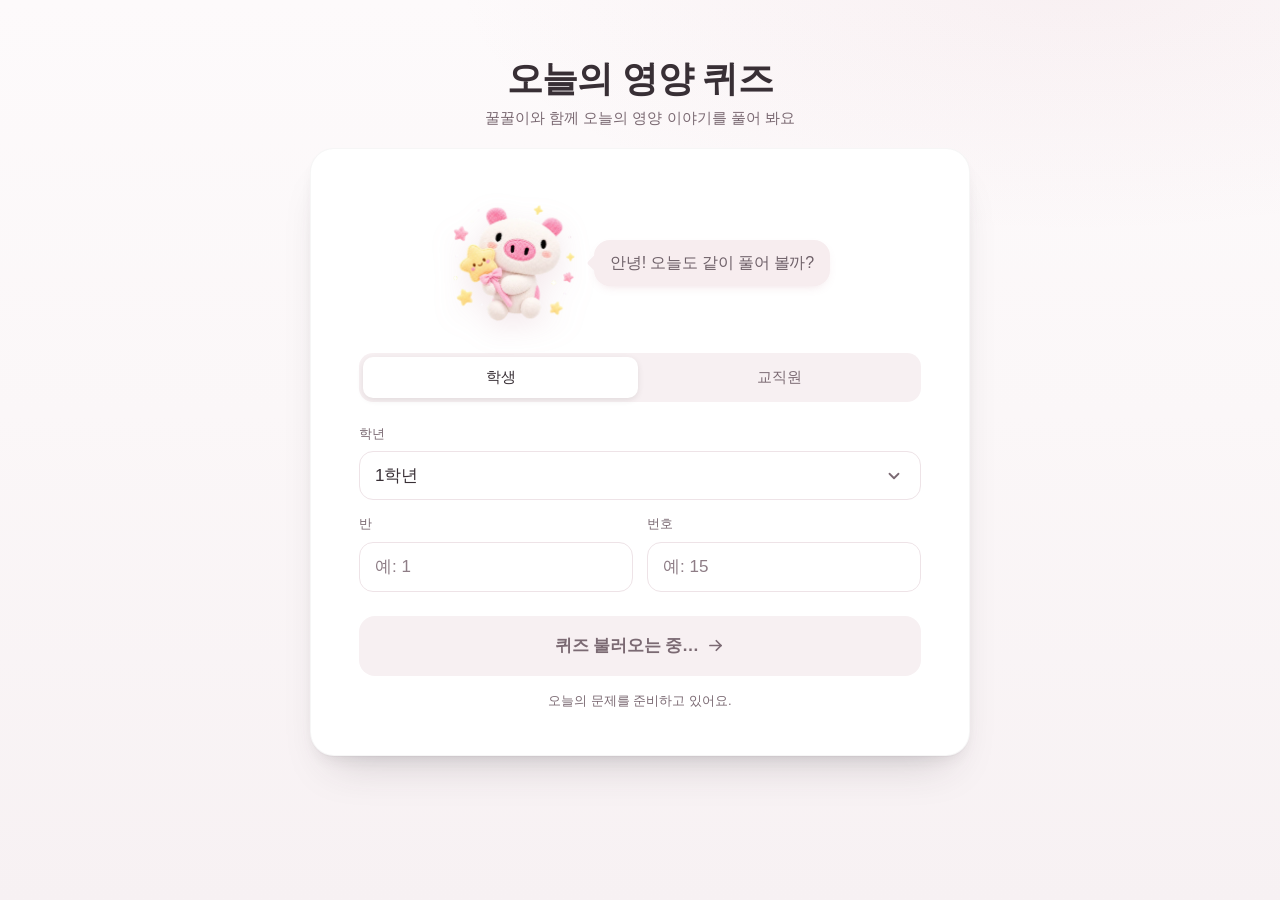
==== commit fa9532ea: "Add files via upload" ====
--- a/apps-script/nutrition-quiz/index.html
+++ b/apps-script/nutrition-quiz/index.html
@@ -4,33 +4,30 @@
   <base target="_top">
   <meta charset="utf-8">
   <meta name="viewport" content="width=device-width, initial-scale=1.0">
-  <link rel="preconnect" href="https://fonts.googleapis.com">
-  <link rel="preconnect" href="https://fonts.gstatic.com" crossorigin>
   <link rel="preconnect" href="https://minj0475-coder.github.io" crossorigin>
-  <link href="https://fonts.googleapis.com/css2?family=Jua&family=Noto+Sans+KR:wght@400;500;700&display=swap" rel="stylesheet">
   <style>
     :root {
-      --paper: #FAF6F3;
+      --paper: #FBF7F8;
       --surface: #FFFFFF;
-      --surface-2: #F6F1ED;
+      --surface-2: #F7F0F2;
       --ink: #382F35;
       --ink-2: #6E6068;
       --ink-3: #7B6A73;
-      --line: #EDE4DF;
-      --rose: #E0788F;
-      --rose-ink: #D33F60;
-      --rose-soft: #FCEEF2;
-      --sage: #4E9E86;
-      --sage-ink: #3C7A68;
-      --sage-soft: #EBF5F1;
-      --clay: #C27268;
-      --clay-ink: #AE5246;
-      --clay-soft: #FAEEEC;
-      --btn: #B86A7C;
-      --btn-hover: #AD6173;
-      --btn-press: #A05A6A;
-      --display: 'Jua', 'Apple SD Gothic Neo', sans-serif;
-      --text: 'Noto Sans KR', 'Apple SD Gothic Neo', 'Malgun Gothic', sans-serif;
+      --line: #EEE3E7;
+      --accent: #B86A7C;
+      --accent-hover: #AD6173;
+      --accent-press: #A05A6A;
+      --accent-ink: #9A5467;
+      --accent-line: #E6C9D0;
+      --accent-soft: #F7EDEF;
+      --accent-ring: rgba(184, 106, 124, 0.16);
+      --good: #4A6680;
+      --good-line: #CCDAE6;
+      --good-soft: #EEF3F7;
+      --miss: #7A6570;
+      --miss-line: #E6D9DF;
+      --miss-soft: #F4EEF1;
+      --text: -apple-system, BlinkMacSystemFont, "Segoe UI", Roboto, "Noto Sans KR", "Apple SD Gothic Neo", "Malgun Gothic", sans-serif;
       --shadow: 0 1px 1px rgba(56, 47, 53, 0.03), 0 8px 18px -10px rgba(56, 47, 53, 0.16), 0 26px 46px -22px rgba(56, 47, 53, 0.22);
     }
 
@@ -42,8 +39,8 @@
       font-family: var(--text);
       color: var(--ink);
       background:
-        radial-gradient(ellipse 70% 40% at 84% -2%, rgba(224, 120, 143, 0.09), transparent 70%),
-        linear-gradient(180deg, #FDFAF8 0%, var(--paper) 46%, #F6F1ED 100%);
+        radial-gradient(ellipse 70% 40% at 84% -2%, rgba(184, 106, 124, 0.07), transparent 70%),
+        linear-gradient(180deg, #FDFAFB 0%, var(--paper) 46%, #F7F1F3 100%);
       background-attachment: fixed;
       min-height: 100vh;
       line-height: 1.62;
@@ -59,9 +56,9 @@
     .hero { text-align: center; margin-bottom: 18px; }
 
     .hero h1 {
-      font-family: var(--display);
+      font-family: var(--text);
       font-size: clamp(25px, 3.4vw + 13px, 36px);
-      font-weight: 400;
+      font-weight: 700;
       margin: 0;
       color: var(--ink);
       letter-spacing: -0.6px;
@@ -107,7 +104,7 @@
       height: auto;
       display: block;
       flex: none;
-      filter: drop-shadow(0 10px 14px rgba(224, 120, 143, 0.16));
+      filter: drop-shadow(0 10px 14px rgba(184, 106, 124, 0.14));
       animation: bob 4.5s ease-in-out infinite;
     }
 
@@ -126,7 +123,7 @@
 
     .bubble {
       position: relative;
-      background: var(--rose-soft);
+      background: var(--accent-soft);
       border-radius: 16px;
       flex: 0 1 auto;
       min-width: 0;
@@ -138,7 +135,7 @@
       color: var(--ink-2);
       letter-spacing: -0.2px;
       text-wrap: balance;
-      box-shadow: 0 4px 12px -4px rgba(224, 120, 143, 0.28);
+      box-shadow: 0 4px 12px -6px rgba(184, 106, 124, 0.3);
       animation: rise 0.34s ease both;
     }
 
@@ -155,8 +152,8 @@
       transform: rotate(45deg);
     }
 
-    .bubble.is-correct { background: var(--sage-soft); color: var(--sage-ink); }
-    .bubble.is-wrong { background: var(--clay-soft); color: var(--clay-ink); }
+    .bubble.is-correct { background: var(--good-soft); color: var(--good); }
+    .bubble.is-wrong { background: var(--miss-soft); color: var(--miss); }
 
     /* ---------- tabs ---------- */
     .segmented {
@@ -217,8 +214,8 @@
 
     .input-group input:focus,
     .input-group select:focus {
-      border-color: var(--rose);
-      box-shadow: 0 0 0 3.5px var(--rose-soft);
+      border-color: var(--accent);
+      box-shadow: 0 0 0 3.5px var(--accent-ring);
     }
 
     .input-group input::placeholder { color: #8E7D86; }
@@ -245,7 +242,7 @@
       font-weight: 700;
       letter-spacing: -0.2px;
       color: #fff;
-      background: var(--btn);
+      background: var(--accent);
       box-shadow: 0 8px 18px -12px rgba(160, 90, 106, 0.45);
       cursor: pointer;
       display: flex;
@@ -256,14 +253,24 @@
       transition: transform 0.16s ease, background 0.22s ease, box-shadow 0.22s ease;
     }
 
-    .primary-btn:active:not(:disabled) { transform: scale(0.985); background: var(--btn-press); box-shadow: 0 4px 10px -8px rgba(160, 90, 106, 0.45); }
+    .primary-btn:active:not(:disabled) { transform: scale(0.985); background: var(--accent-press); box-shadow: 0 4px 10px -8px rgba(160, 90, 106, 0.45); }
     .primary-btn:disabled { background: var(--surface-2); color: var(--ink-3); box-shadow: none; cursor: default; }
     .primary-btn svg { width: 19px; height: 19px; }
 
+    .primary-btn:focus-visible,
+    .secondary-btn:focus-visible,
+    .opt-btn:focus-visible,
+    .tab-btn:focus-visible {
+      outline: none;
+      box-shadow: 0 0 0 3.5px var(--accent-ring);
+    }
+
     @media (hover: hover) {
-      .primary-btn:not(:disabled):hover { transform: translateY(-1px); background: var(--btn-hover); box-shadow: 0 12px 22px -12px rgba(160, 90, 106, 0.5); }
-      .secondary-btn:hover { background: var(--surface-2); border-color: #E4D7D1; }
-      .opt-btn:not(:disabled):hover { border-color: var(--rose); background: var(--rose-soft); }
+      .primary-btn:not(:disabled):hover { transform: translateY(-1px); background: var(--accent-hover); box-shadow: 0 12px 22px -12px rgba(160, 90, 106, 0.5); }
+      .secondary-btn:hover { background: var(--surface-2); border-color: var(--accent-line); color: var(--accent-ink); }
+      .opt-btn:not(:disabled):hover { border-color: var(--accent-line); background: var(--accent-soft); }
+      .opt-btn:not(:disabled):hover .option-number { background: var(--surface); color: var(--accent-ink); }
+      .tab-btn:not(.active):hover { color: var(--ink-2); background: rgba(255, 255, 255, 0.55); }
     }
 
     .secondary-btn {
@@ -309,11 +316,11 @@
     .progress-bar {
       height: 100%;
       width: 0;
-      background: var(--rose-ink);
+      background: var(--accent);
       transition: width 0.55s cubic-bezier(0.22, 0.8, 0.3, 1);
     }
 
-    .card-progress.is-complete .progress-bar { width: 100%; background: var(--sage-ink); }
+    .card-progress.is-complete .progress-bar { width: 100%; background: var(--accent); }
 
     .quiz-top { margin-bottom: 12px; }
 
@@ -375,21 +382,21 @@
     }
 
     .opt-btn.is-correct {
-      border-color: var(--sage);
-      background: var(--sage-soft);
-      box-shadow: 0 4px 14px -8px rgba(78, 158, 134, 0.4);
+      border-color: var(--good-line);
+      background: var(--good-soft);
+      box-shadow: 0 4px 14px -8px rgba(74, 102, 128, 0.35);
       animation: cheer 0.56s cubic-bezier(0.22, 1.2, 0.36, 1);
     }
 
-    .opt-btn.is-correct .option-number { background: var(--sage-ink); color: #fff; }
+    .opt-btn.is-correct .option-number { background: var(--good); color: #fff; }
 
     .opt-btn.is-picked-wrong {
-      border-color: #E8C4BF;
-      background: var(--clay-soft);
-      box-shadow: 0 4px 14px -8px rgba(174, 82, 70, 0.3);
-    }
-
-    .opt-btn.is-picked-wrong .option-number { background: var(--clay-ink); color: #fff; }
+      border-color: var(--miss-line);
+      background: var(--miss-soft);
+      box-shadow: 0 4px 14px -8px rgba(122, 101, 112, 0.3);
+    }
+
+    .opt-btn.is-picked-wrong .option-number { background: var(--miss); color: #fff; }
     .opt-btn.is-dimmed { opacity: 0.55; }
 
     /* ---------- result ---------- */
@@ -401,17 +408,17 @@
       gap: 7px;
       font-size: 13px;
       font-weight: 500;
-      color: var(--sage-ink);
-      background: var(--sage-soft);
-      border-radius: 999px;
+      color: var(--accent-ink);
+      background: var(--accent-soft);
+      border-radius: 12px;
       padding: 6px 14px 6px 6px;
     }
 
     .result-complete-icon {
       width: 28px;
       height: 28px;
-      border-radius: 50%;
-      background: var(--sage-ink);
+      border-radius: 8px;
+      background: var(--accent);
       display: grid;
       place-items: center;
       color: #fff;
@@ -420,9 +427,9 @@
     .result-complete-icon svg { width: 16px; height: 16px; }
 
     .result-title {
-      font-family: var(--display);
+      font-family: var(--text);
       font-size: 24px;
-      font-weight: 400;
+      font-weight: 700;
       margin: 16px 0 3px;
       color: var(--ink);
       letter-spacing: -0.3px;
@@ -434,7 +441,7 @@
       margin: 22px auto 0;
       padding: 18px 10px 16px;
       border-radius: 20px;
-      background: linear-gradient(180deg, var(--rose-soft) 0%, rgba(252, 238, 242, 0.35) 100%);
+      background: linear-gradient(180deg, var(--accent-soft) 0%, rgba(247, 237, 239, 0.35) 100%);
     }
 
     .score-card-label {
@@ -450,7 +457,7 @@
       align-items: baseline;
       justify-content: center;
       gap: 2px;
-      font-family: var(--display);
+      font-family: var(--text);
       color: var(--ink);
       font-size: 21px;
       margin-top: 2px;
@@ -458,9 +465,9 @@
 
     .score-card-value strong {
       font-size: 56px;
-      font-weight: 400;
+      font-weight: 700;
       line-height: 1.05;
-      color: var(--rose-ink);
+      color: var(--accent-ink);
       letter-spacing: -1px;
     }
 
@@ -497,7 +504,7 @@
       height: 100%;
       width: 0;
       border-radius: 999px;
-      background: linear-gradient(90deg, var(--rose-ink), var(--sage-ink));
+      background: var(--accent);
       transition: width 0.9s cubic-bezier(0.22, 0.8, 0.3, 1);
     }
 
@@ -513,9 +520,9 @@
     }
 
     .result-list-head h3 {
-      font-family: var(--display);
+      font-family: var(--text);
       font-size: 17px;
-      font-weight: 400;
+      font-weight: 700;
       margin: 0;
       color: var(--ink);
     }
@@ -532,8 +539,8 @@
       box-shadow: 0 3px 10px -6px rgba(56, 47, 53, 0.1);
     }
 
-    .result-item.is-correct { border-color: #D7EBE3; }
-    .result-item.is-wrong { border-color: #EFDAD6; }
+    .result-item.is-correct { border-color: var(--good-line); }
+    .result-item.is-wrong { border-color: var(--miss-line); }
 
     .result-item-head {
       display: flex;
@@ -556,13 +563,13 @@
       gap: 4px;
       font-size: 12.5px;
       font-weight: 500;
-      border-radius: 999px;
-      padding: 4px 11px;
+      border-radius: 8px;
+      padding: 4px 10px;
     }
 
     .result-chip svg { width: 14px; height: 14px; }
-    .result-chip.correct { background: var(--sage-soft); color: var(--sage-ink); }
-    .result-chip.wrong { background: var(--clay-soft); color: var(--clay-ink); }
+    .result-chip.correct { background: var(--good-soft); color: var(--good); }
+    .result-chip.wrong { background: var(--miss-soft); color: var(--miss); }
 
     .result-question {
       font-family: var(--text);
@@ -582,8 +589,8 @@
       background: var(--surface-2);
     }
 
-    .answer-row.is-correct { background: var(--sage-soft); }
-    .answer-row.is-wrong { background: var(--clay-soft); }
+    .answer-row.is-correct { background: var(--good-soft); }
+    .answer-row.is-wrong { background: var(--miss-soft); }
 
     .answer-label {
       display: block;
@@ -607,7 +614,7 @@
       flex: none;
       width: 22px;
       height: 22px;
-      border-radius: 50%;
+      border-radius: 7px;
       display: grid;
       place-items: center;
       font-style: normal;
@@ -617,8 +624,8 @@
       color: var(--ink-3);
     }
 
-    .answer-row.is-correct .answer-number { background: var(--sage-ink); color: #fff; }
-    .answer-row.is-wrong .answer-number { background: var(--clay-ink); color: #fff; }
+    .answer-row.is-correct .answer-number { background: var(--good); color: #fff; }
+    .answer-row.is-wrong .answer-number { background: var(--miss); color: #fff; }
 
     .explain {
       display: flex;
@@ -631,7 +638,7 @@
       color: var(--ink-2);
     }
 
-    .explain-icon { flex: none; color: var(--rose-ink); margin-top: 1px; }
+    .explain-icon { flex: none; color: var(--accent-ink); margin-top: 1px; }
     .explain-icon svg { width: 17px; height: 17px; }
 
     .explain strong {
@@ -639,7 +646,7 @@
       font-size: 12px;
       font-weight: 700;
       letter-spacing: 0.4px;
-      color: var(--rose-ink);
+      color: var(--accent-ink);
       margin-bottom: 2px;
     }
 
@@ -1006,7 +1013,7 @@
     }
 
     function dropConfetti() {
-      const colors = ['#E0788F', '#4E9E86', '#E8B86D', '#9BB7D4', '#C9A7CE'];
+      const colors = ['#B86A7C', '#E6C9D0', '#D9A0AE', '#9FB4C7', '#C9A7CE'];
       const layer = document.createElement('div');
       layer.className = 'confetti';
       let pieces = '';
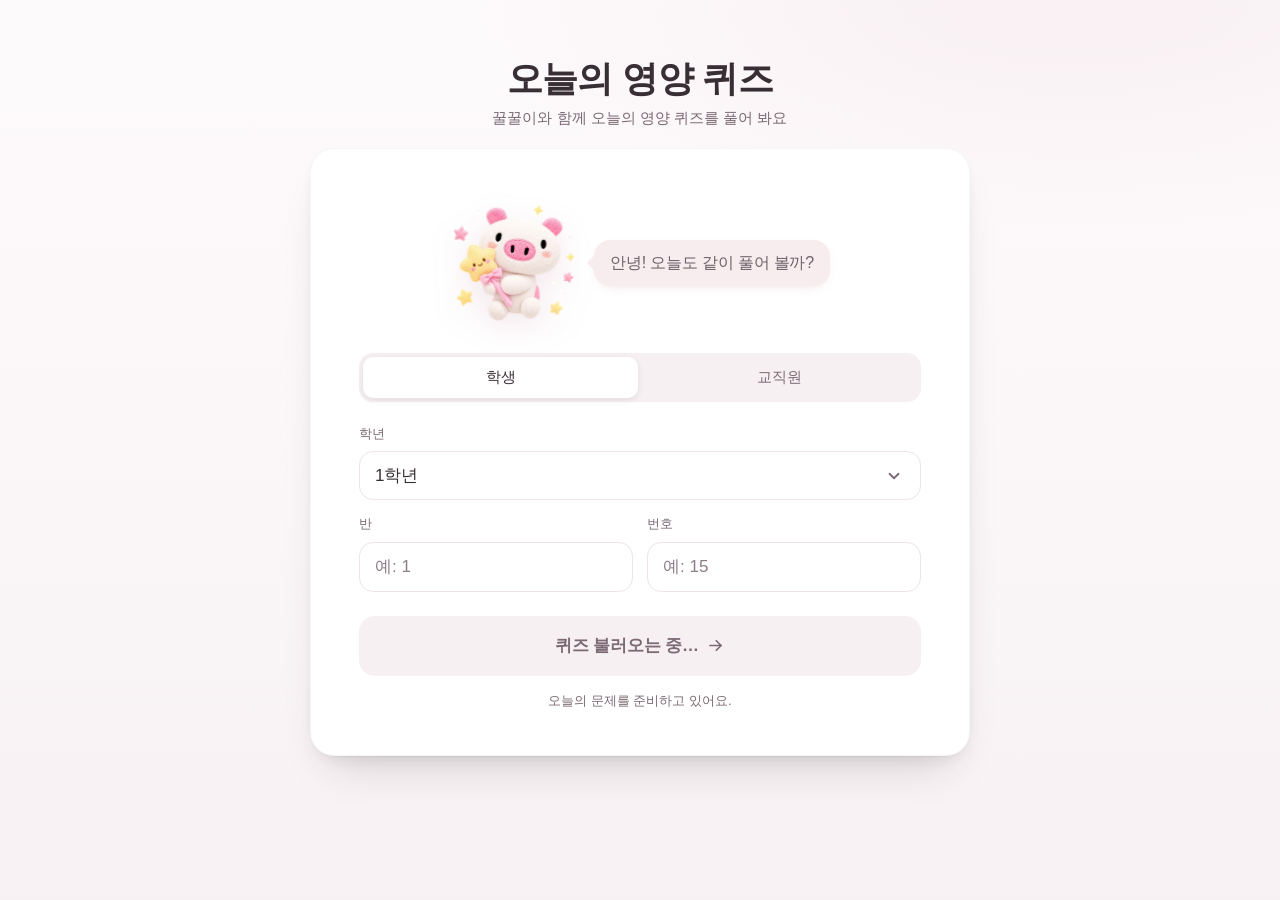
==== commit 0c71b51f: "Update index.html" ====
--- a/apps-script/nutrition-quiz/index.html
+++ b/apps-script/nutrition-quiz/index.html
@@ -705,7 +705,7 @@
   <main class="app-shell">
     <header class="hero">
       <h1>오늘의 영양 퀴즈</h1>
-      <p>꿀꿀이와 함께 오늘의 영양 이야기를 풀어 봐요</p>
+      <p>꿀꿀이와 함께 오늘의 영양 퀴즈를 풀어 봐요</p>
     </header>
 
     <section id="user-screen" class="surface">
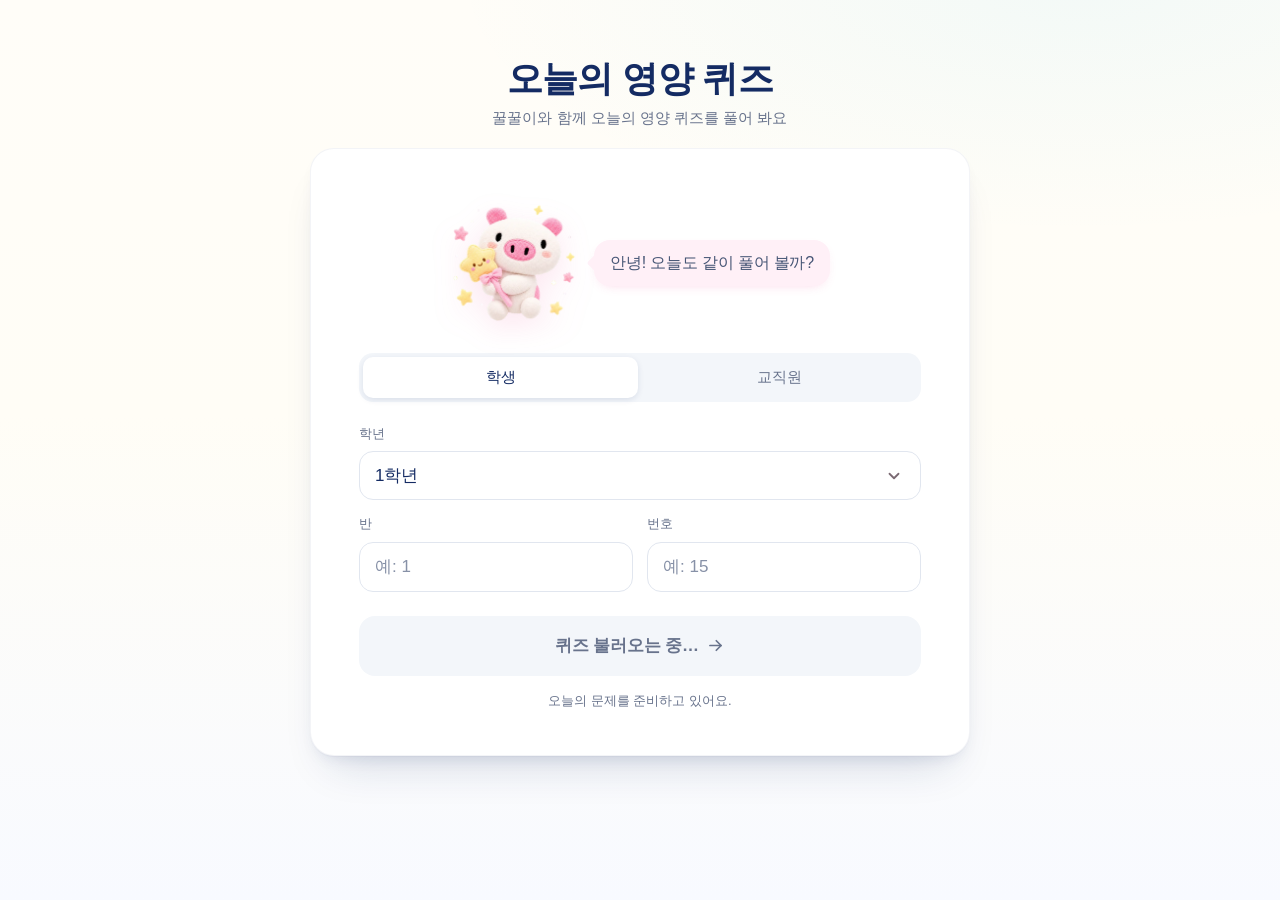
==== commit 55cedb8a: "영양 퀴즈 색상 팔레트 조정" ====
--- a/apps-script/nutrition-quiz/index.html
+++ b/apps-script/nutrition-quiz/index.html
@@ -7,28 +7,28 @@
   <link rel="preconnect" href="https://minj0475-coder.github.io" crossorigin>
   <style>
     :root {
-      --paper: #FBF7F8;
+      --paper: #FFFDF6;
       --surface: #FFFFFF;
-      --surface-2: #F7F0F2;
-      --ink: #382F35;
-      --ink-2: #6E6068;
-      --ink-3: #7B6A73;
-      --line: #EEE3E7;
-      --accent: #B86A7C;
-      --accent-hover: #AD6173;
-      --accent-press: #A05A6A;
-      --accent-ink: #9A5467;
-      --accent-line: #E6C9D0;
-      --accent-soft: #F7EDEF;
-      --accent-ring: rgba(184, 106, 124, 0.16);
-      --good: #4A6680;
-      --good-line: #CCDAE6;
-      --good-soft: #EEF3F7;
-      --miss: #7A6570;
-      --miss-line: #E6D9DF;
-      --miss-soft: #F4EEF1;
+      --surface-2: #F3F6FA;
+      --ink: #142B63;
+      --ink-2: #465575;
+      --ink-3: #68738C;
+      --line: #E1E6EF;
+      --accent: #F24C96;
+      --accent-hover: #E64089;
+      --accent-press: #CF3579;
+      --accent-ink: #D93B82;
+      --accent-line: #F5B8D4;
+      --accent-soft: #FFF0F7;
+      --accent-ring: rgba(242, 76, 150, 0.16);
+      --good: #199866;
+      --good-line: #A9DFC9;
+      --good-soft: #ECF9F3;
+      --miss: #D85E73;
+      --miss-line: #F0C0CA;
+      --miss-soft: #FFF0F3;
       --text: -apple-system, BlinkMacSystemFont, "Segoe UI", Roboto, "Noto Sans KR", "Apple SD Gothic Neo", "Malgun Gothic", sans-serif;
-      --shadow: 0 1px 1px rgba(56, 47, 53, 0.03), 0 8px 18px -10px rgba(56, 47, 53, 0.16), 0 26px 46px -22px rgba(56, 47, 53, 0.22);
+      --shadow: 0 1px 1px rgba(20, 43, 99, 0.03), 0 8px 18px -10px rgba(20, 43, 99, 0.15), 0 26px 46px -22px rgba(20, 43, 99, 0.2);
     }
 
     * { box-sizing: border-box; -webkit-tap-highlight-color: transparent; }
@@ -39,8 +39,8 @@
       font-family: var(--text);
       color: var(--ink);
       background:
-        radial-gradient(ellipse 70% 40% at 84% -2%, rgba(184, 106, 124, 0.07), transparent 70%),
-        linear-gradient(180deg, #FDFAFB 0%, var(--paper) 46%, #F7F1F3 100%);
+        radial-gradient(ellipse 70% 40% at 84% -2%, rgba(50, 191, 231, 0.06), transparent 70%),
+        linear-gradient(180deg, #FFFDF8 0%, var(--paper) 46%, #F8FAFF 100%);
       background-attachment: fixed;
       min-height: 100vh;
       line-height: 1.62;
@@ -77,7 +77,7 @@
       position: relative;
       overflow: hidden;
       background: var(--surface);
-      border: 1px solid rgba(56, 47, 53, 0.045);
+      border: 1px solid rgba(20, 43, 99, 0.05);
       border-radius: 24px;
       padding: clamp(24px, 4.5vw, 44px) clamp(18px, 5vw, 48px);
       box-shadow: var(--shadow);
@@ -104,7 +104,7 @@
       height: auto;
       display: block;
       flex: none;
-      filter: drop-shadow(0 10px 14px rgba(184, 106, 124, 0.14));
+      filter: drop-shadow(0 10px 14px rgba(242, 76, 150, 0.13));
       animation: bob 4.5s ease-in-out infinite;
     }
 
@@ -135,7 +135,7 @@
       color: var(--ink-2);
       letter-spacing: -0.2px;
       text-wrap: balance;
-      box-shadow: 0 4px 12px -6px rgba(184, 106, 124, 0.3);
+      box-shadow: 0 4px 12px -6px rgba(242, 76, 150, 0.28);
       animation: rise 0.34s ease both;
     }
 
@@ -182,7 +182,7 @@
     .tab-btn.active {
       background: var(--surface);
       color: var(--ink);
-      box-shadow: 0 2px 7px -1px rgba(56, 47, 53, 0.14);
+      box-shadow: 0 2px 7px -1px rgba(20, 43, 99, 0.14);
     }
 
     /* ---------- form ---------- */
@@ -218,7 +218,7 @@
       box-shadow: 0 0 0 3.5px var(--accent-ring);
     }
 
-    .input-group input::placeholder { color: #8E7D86; }
+    .input-group input::placeholder { color: #8791A7; }
 
     .input-group select {
       appearance: none;
@@ -243,7 +243,7 @@
       letter-spacing: -0.2px;
       color: #fff;
       background: var(--accent);
-      box-shadow: 0 8px 18px -12px rgba(160, 90, 106, 0.45);
+      box-shadow: 0 8px 18px -12px rgba(217, 59, 130, 0.45);
       cursor: pointer;
       display: flex;
       align-items: center;
@@ -253,7 +253,7 @@
       transition: transform 0.16s ease, background 0.22s ease, box-shadow 0.22s ease;
     }
 
-    .primary-btn:active:not(:disabled) { transform: scale(0.985); background: var(--accent-press); box-shadow: 0 4px 10px -8px rgba(160, 90, 106, 0.45); }
+    .primary-btn:active:not(:disabled) { transform: scale(0.985); background: var(--accent-press); box-shadow: 0 4px 10px -8px rgba(217, 59, 130, 0.45); }
     .primary-btn:disabled { background: var(--surface-2); color: var(--ink-3); box-shadow: none; cursor: default; }
     .primary-btn svg { width: 19px; height: 19px; }
 
@@ -266,7 +266,7 @@
     }
 
     @media (hover: hover) {
-      .primary-btn:not(:disabled):hover { transform: translateY(-1px); background: var(--accent-hover); box-shadow: 0 12px 22px -12px rgba(160, 90, 106, 0.5); }
+      .primary-btn:not(:disabled):hover { transform: translateY(-1px); background: var(--accent-hover); box-shadow: 0 12px 22px -12px rgba(217, 59, 130, 0.48); }
       .secondary-btn:hover { background: var(--surface-2); border-color: var(--accent-line); color: var(--accent-ink); }
       .opt-btn:not(:disabled):hover { border-color: var(--accent-line); background: var(--accent-soft); }
       .opt-btn:not(:disabled):hover .option-number { background: var(--surface); color: var(--accent-ink); }
@@ -360,7 +360,7 @@
       line-height: 1.5;
       letter-spacing: -0.2px;
       cursor: pointer;
-      box-shadow: 0 2px 6px -4px rgba(56, 47, 53, 0.08);
+      box-shadow: 0 2px 6px -4px rgba(20, 43, 99, 0.08);
       transition: transform 0.16s ease, border-color 0.24s ease, background 0.24s ease, opacity 0.3s ease, box-shadow 0.24s ease;
     }
 
@@ -384,7 +384,7 @@
     .opt-btn.is-correct {
       border-color: var(--good-line);
       background: var(--good-soft);
-      box-shadow: 0 4px 14px -8px rgba(74, 102, 128, 0.35);
+      box-shadow: 0 4px 14px -8px rgba(25, 152, 102, 0.32);
       animation: cheer 0.56s cubic-bezier(0.22, 1.2, 0.36, 1);
     }
 
@@ -393,7 +393,7 @@
     .opt-btn.is-picked-wrong {
       border-color: var(--miss-line);
       background: var(--miss-soft);
-      box-shadow: 0 4px 14px -8px rgba(122, 101, 112, 0.3);
+      box-shadow: 0 4px 14px -8px rgba(216, 94, 115, 0.3);
     }
 
     .opt-btn.is-picked-wrong .option-number { background: var(--miss); color: #fff; }
@@ -441,7 +441,7 @@
       margin: 22px auto 0;
       padding: 18px 10px 16px;
       border-radius: 20px;
-      background: linear-gradient(180deg, var(--accent-soft) 0%, rgba(247, 237, 239, 0.35) 100%);
+      background: linear-gradient(180deg, var(--accent-soft) 0%, rgba(255, 240, 247, 0.35) 100%);
     }
 
     .score-card-label {
@@ -536,7 +536,7 @@
       border-radius: 18px;
       padding: 18px;
       background: var(--surface);
-      box-shadow: 0 3px 10px -6px rgba(56, 47, 53, 0.1);
+      box-shadow: 0 3px 10px -6px rgba(20, 43, 99, 0.1);
     }
 
     .result-item.is-correct { border-color: var(--good-line); }
@@ -1013,7 +1013,7 @@
     }
 
     function dropConfetti() {
-      const colors = ['#B86A7C', '#E6C9D0', '#D9A0AE', '#9FB4C7', '#C9A7CE'];
+      const colors = ['#F24C96', '#FFD43B', '#32BFE7', '#29A06F', '#142B63'];
       const layer = document.createElement('div');
       layer.className = 'confetti';
       let pieces = '';
